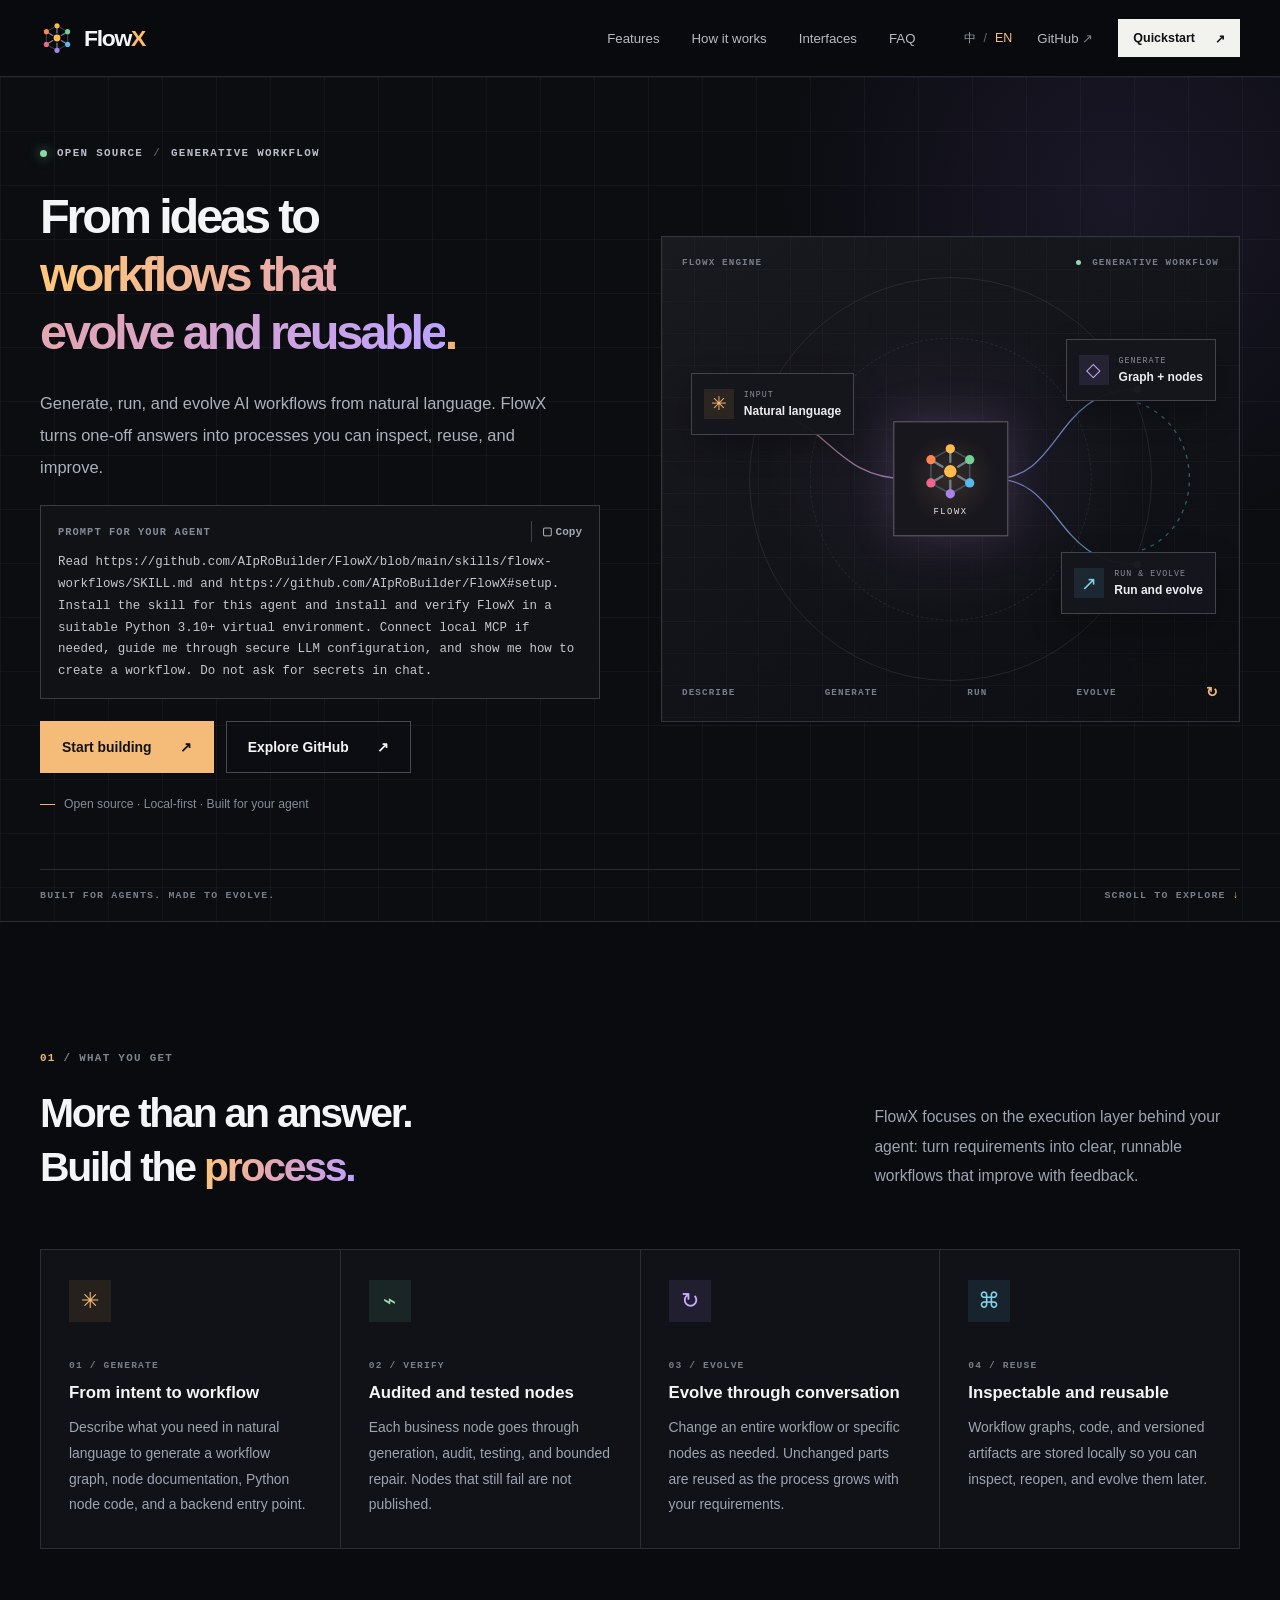
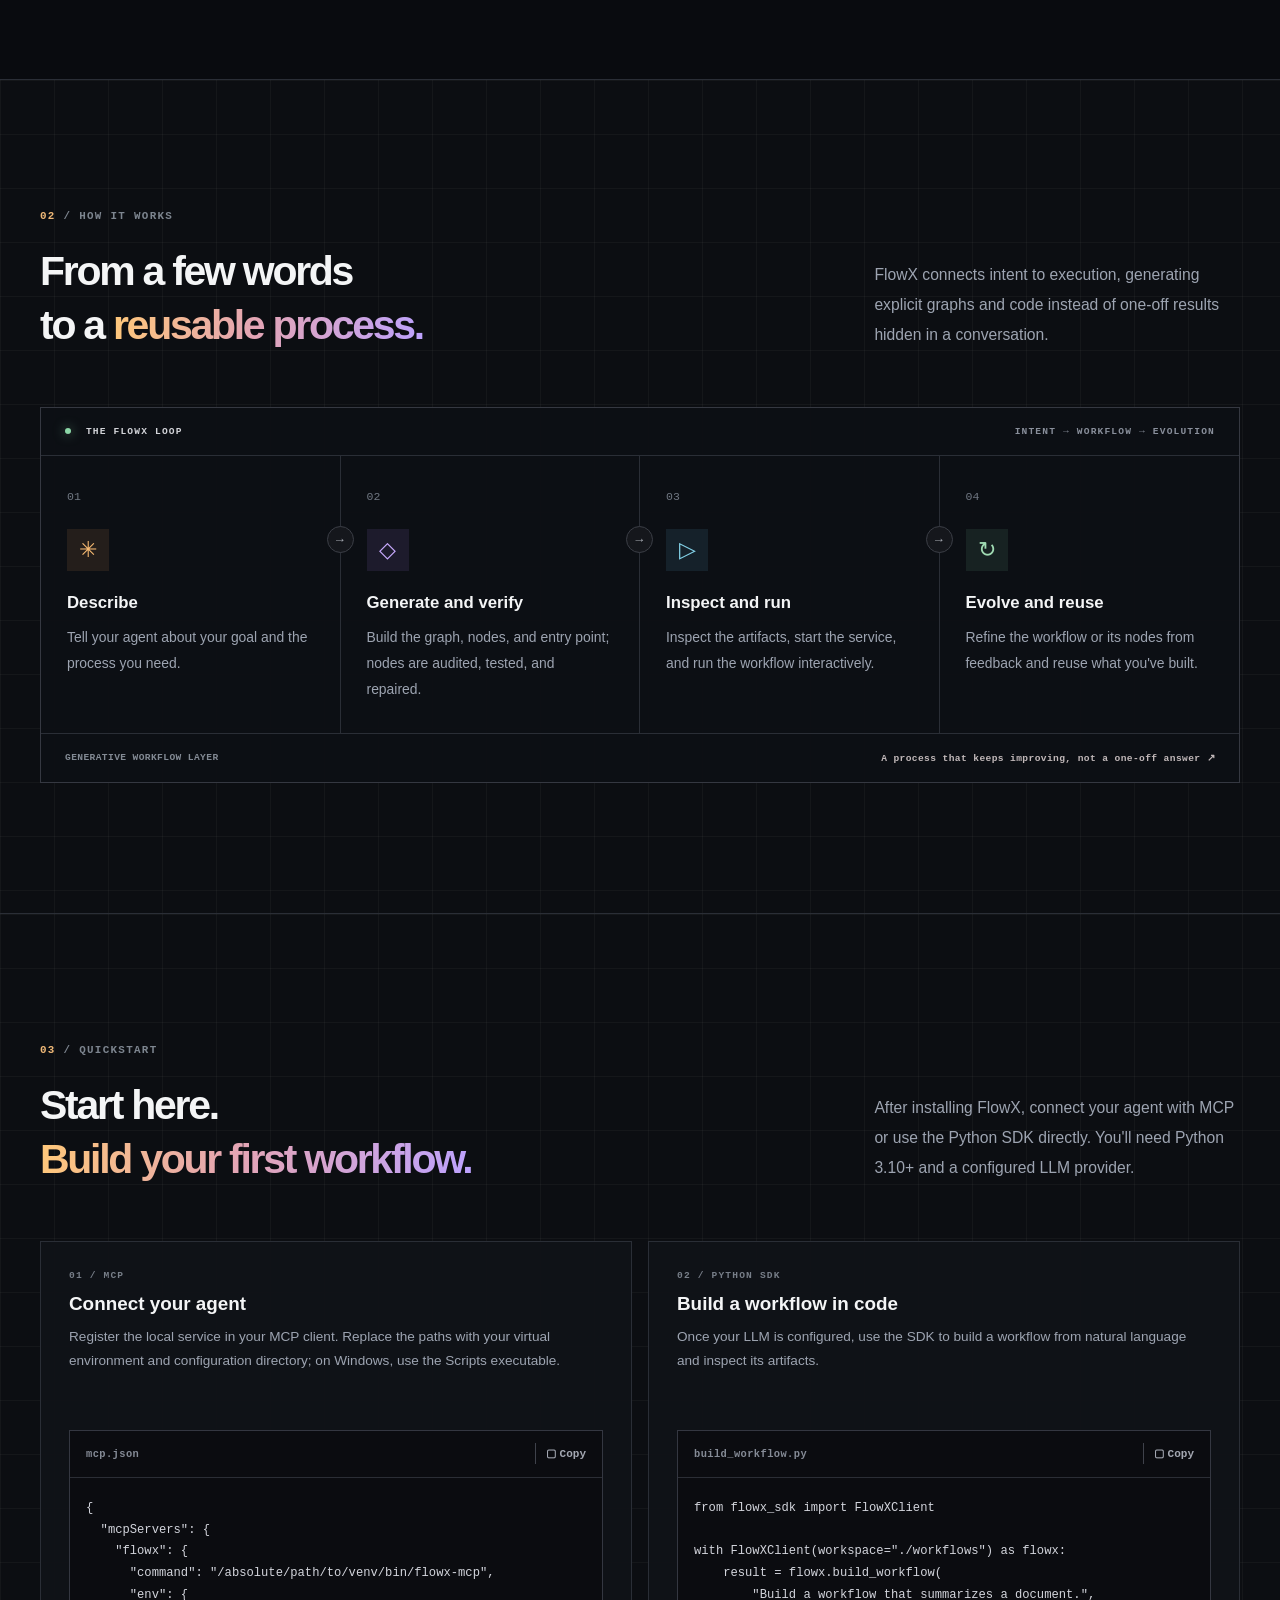
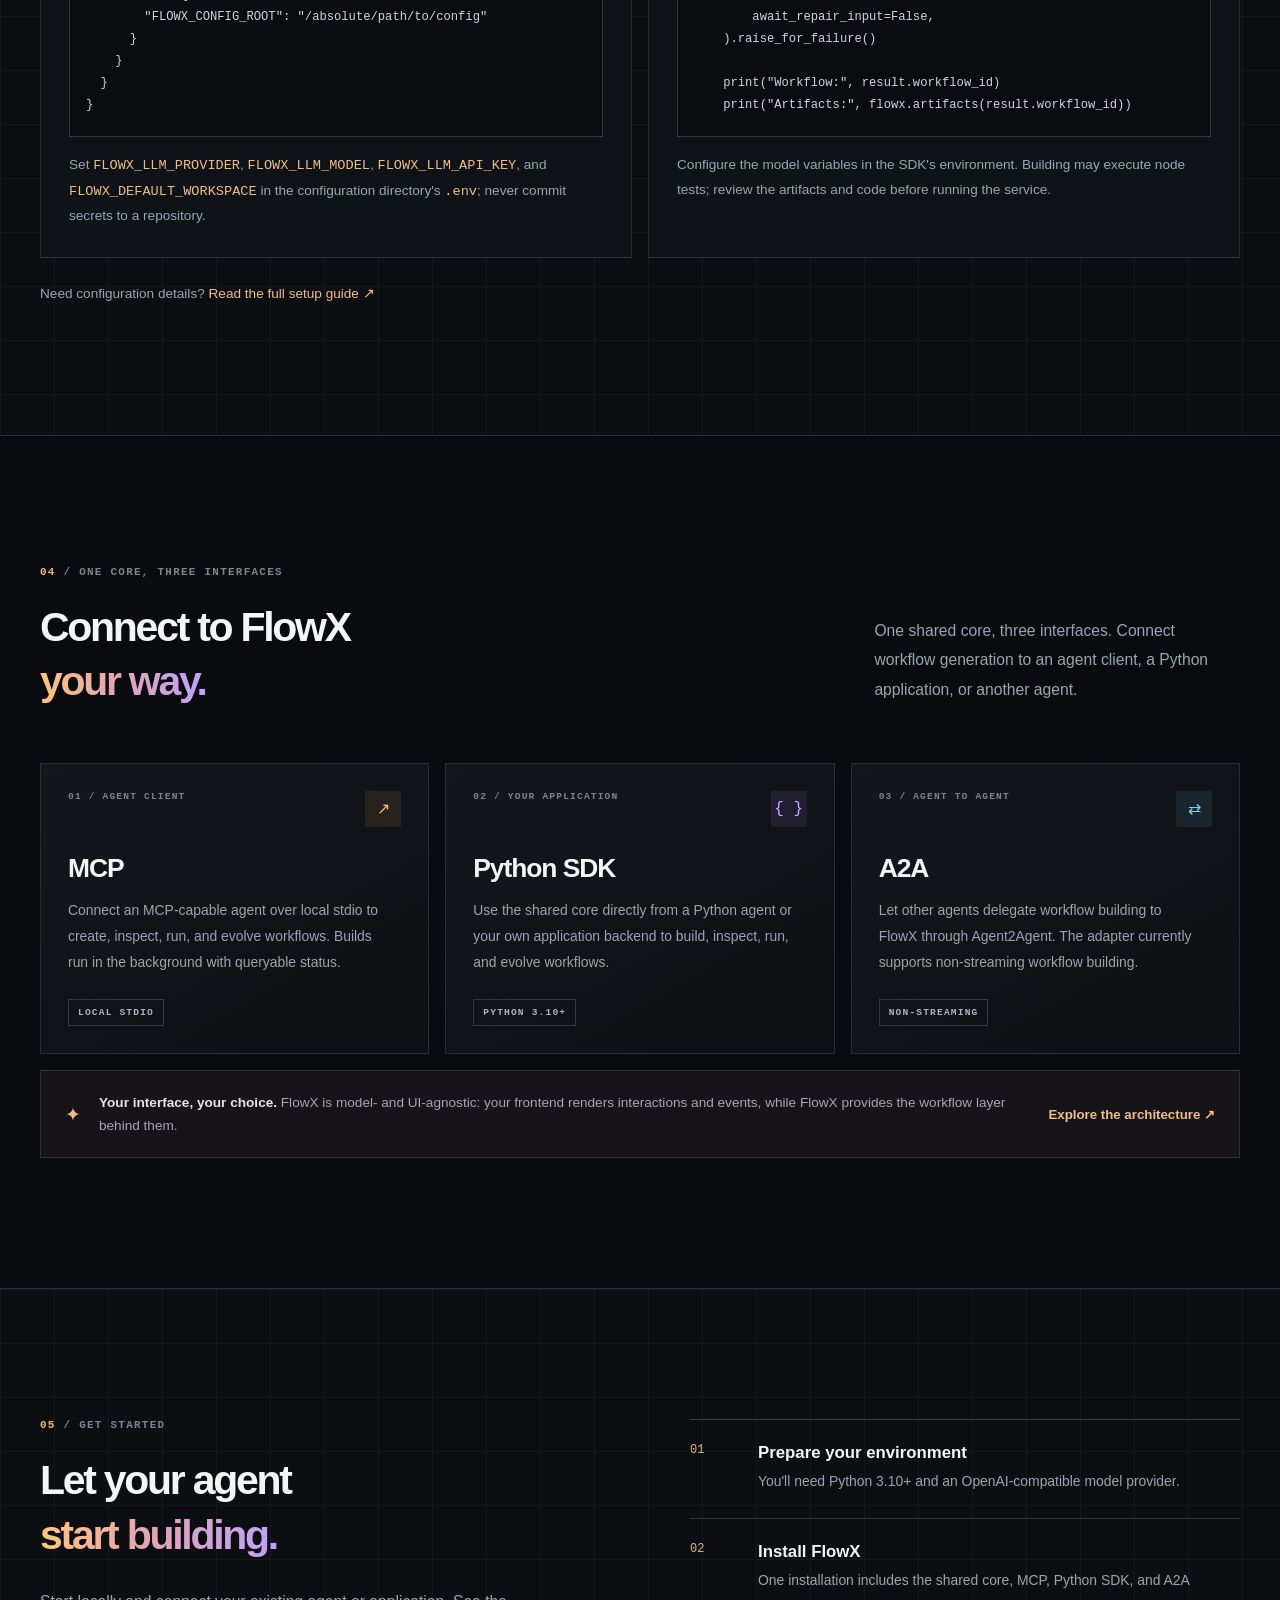
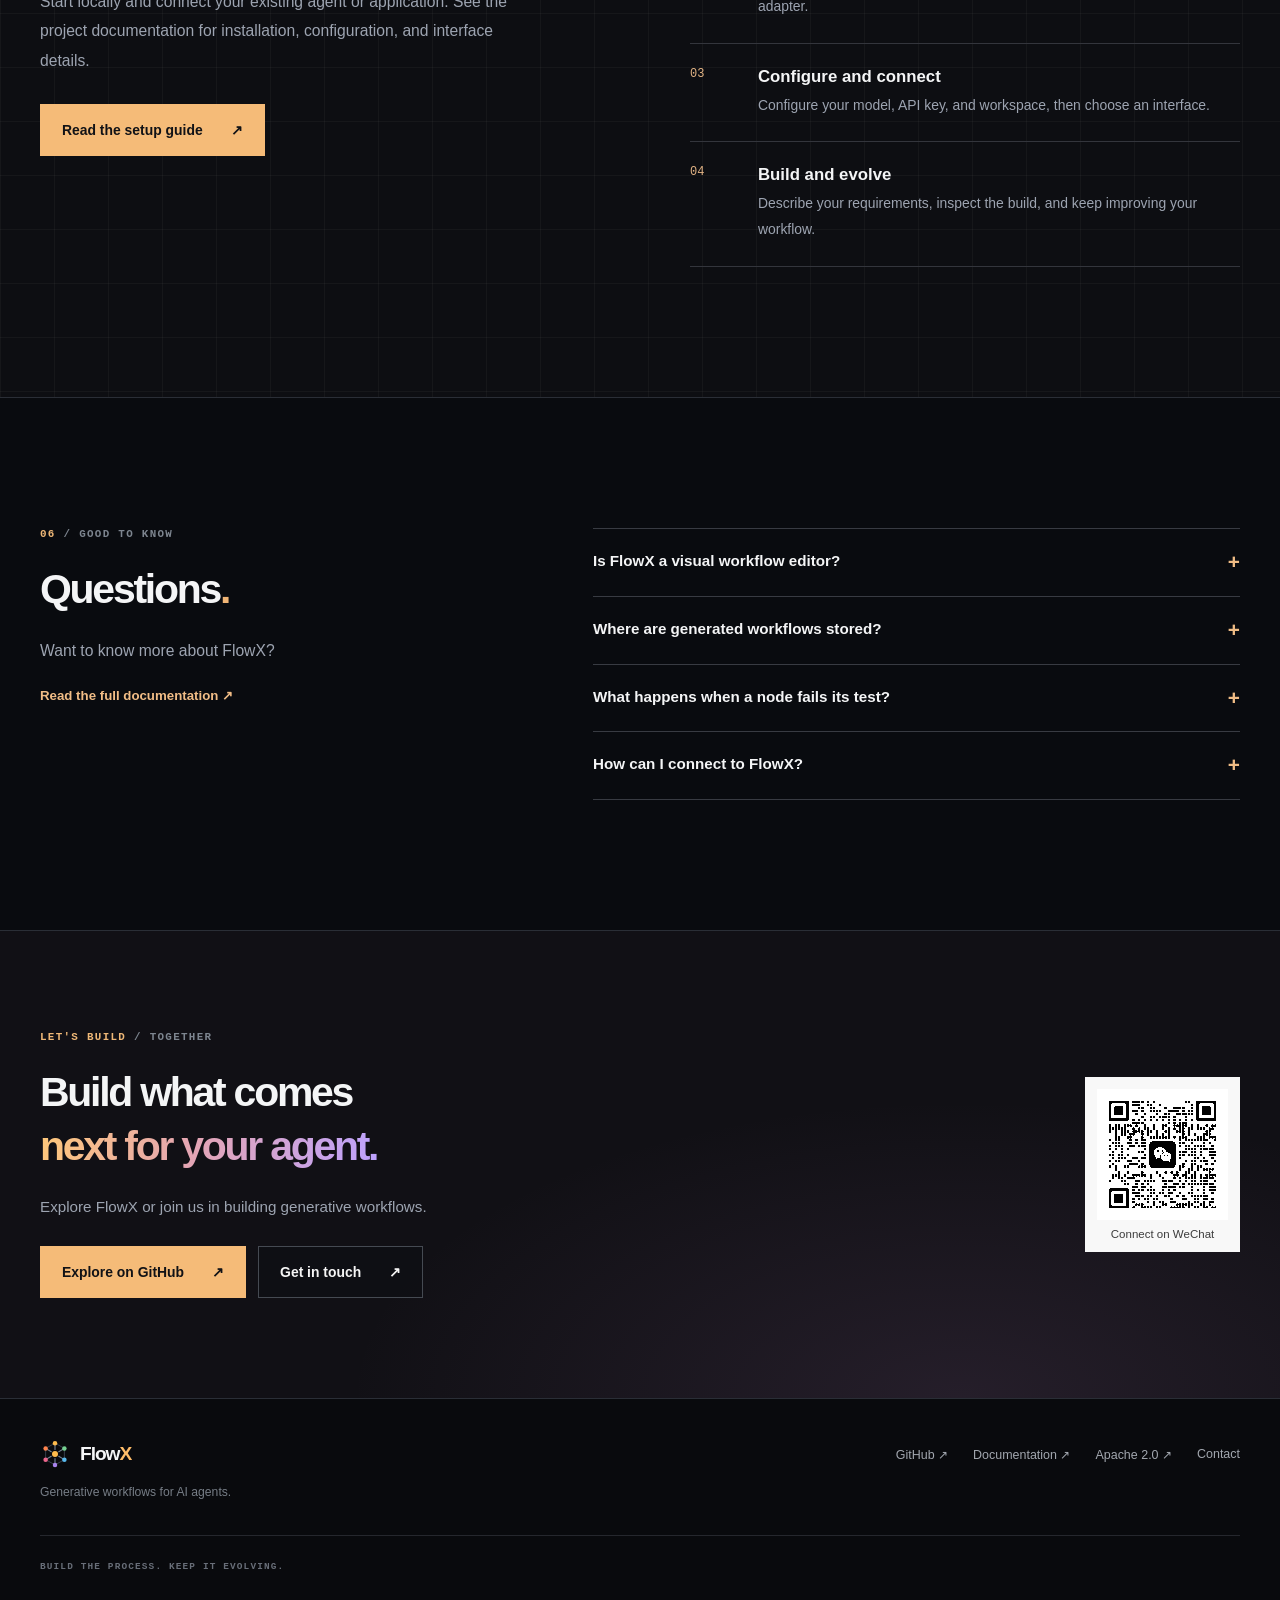
==== index.en.html @ 323460cb "change the web settings & add en" ====
<!DOCTYPE html>
<html lang="en">
  <head>
    <meta charset="UTF-8" />
    <meta name="viewport" content="width=device-width, initial-scale=1.0" />
    <title>Redirecting to FlowX</title>
    <script>window.location.replace("index.html" + window.location.search + window.location.hash);</script>
    <meta http-equiv="refresh" content="1; url=index.html" />
  </head>
  <body>
    <p>Redirecting to <a href="index.html">FlowX</a>.</p>
  </body>
</html>
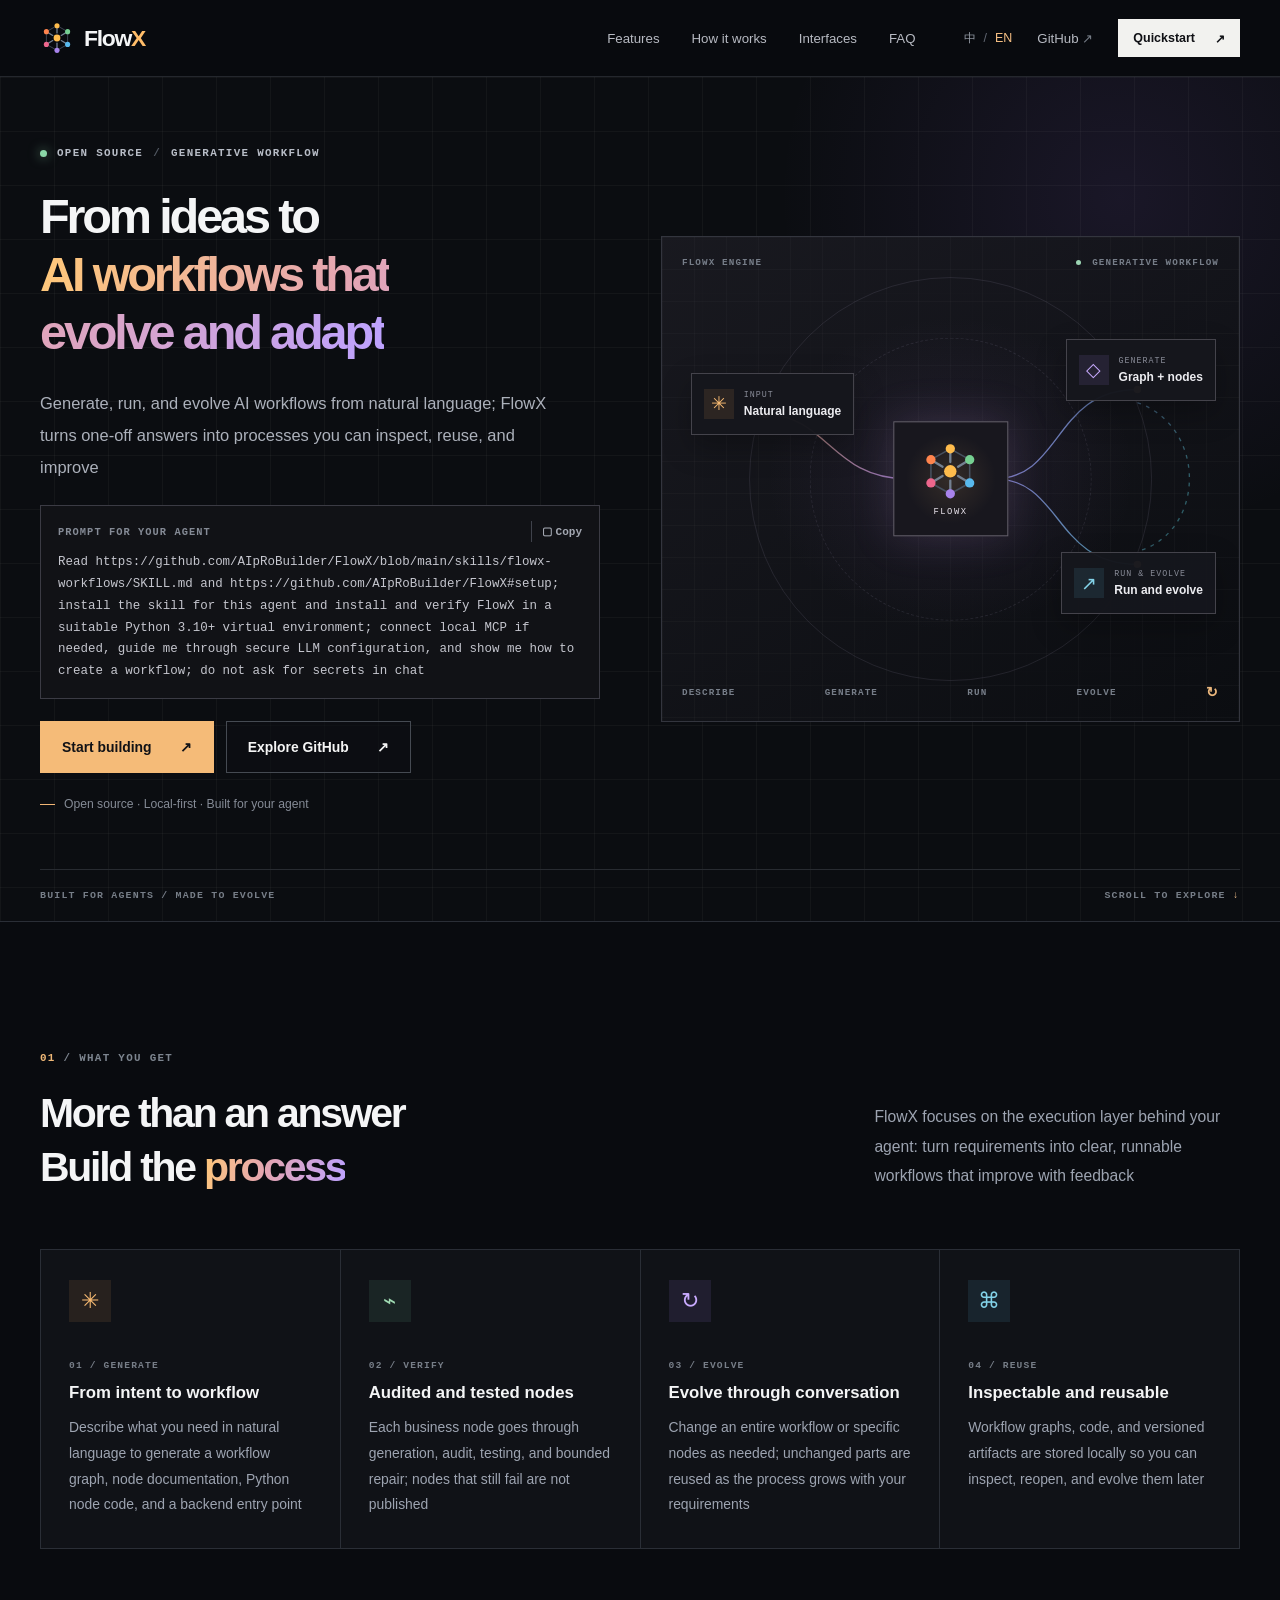
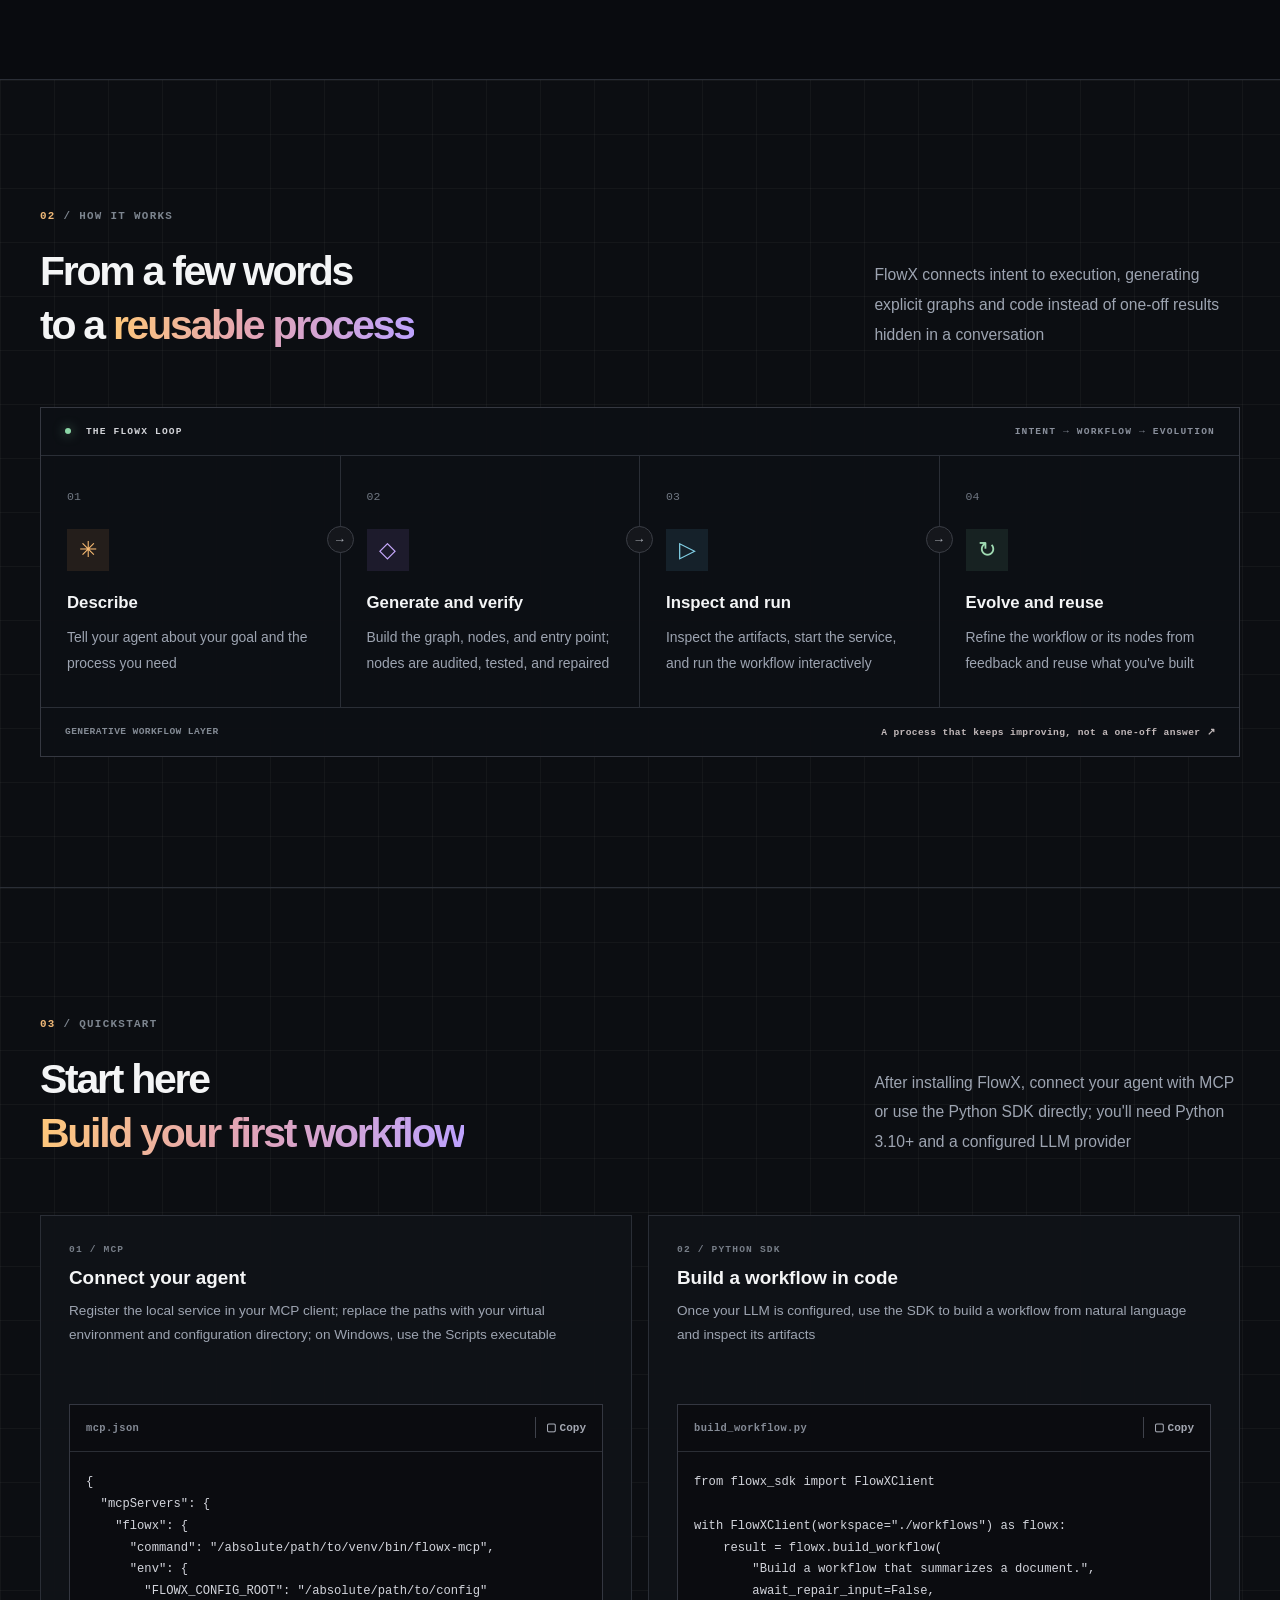
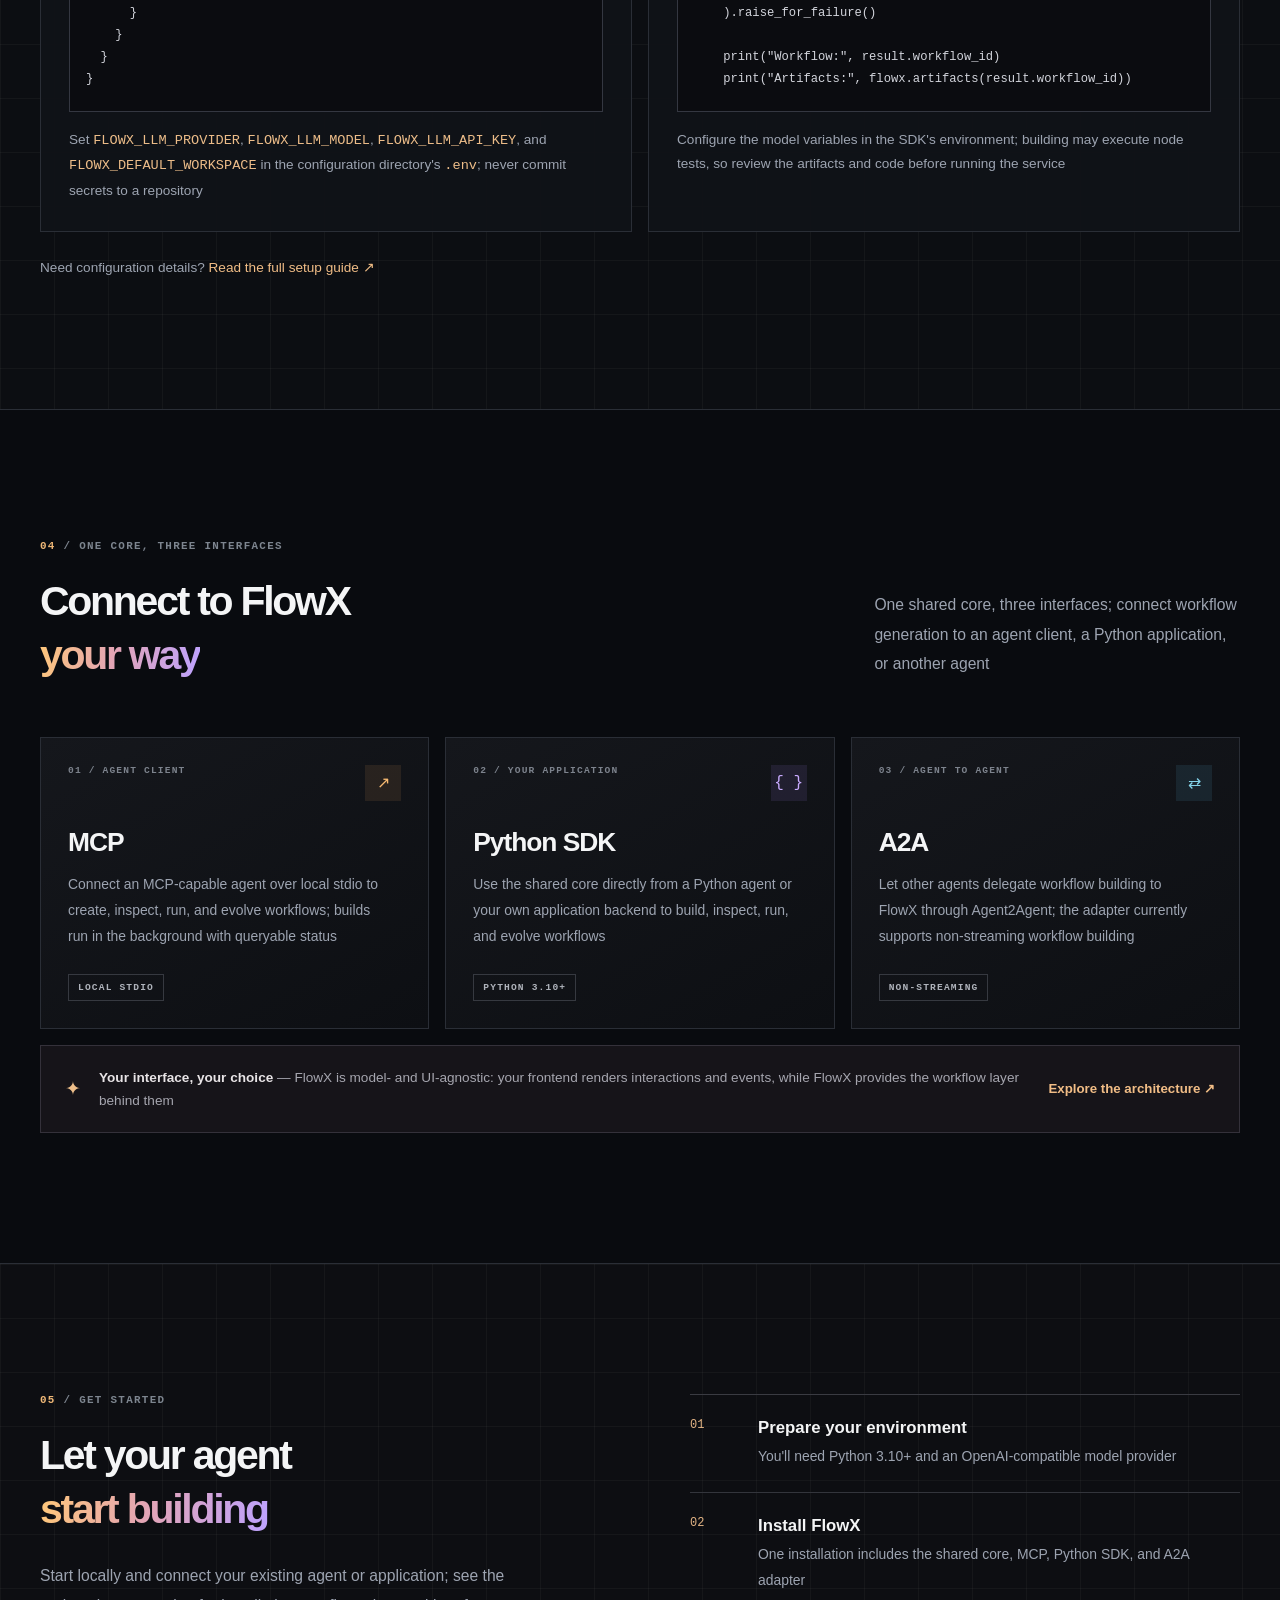
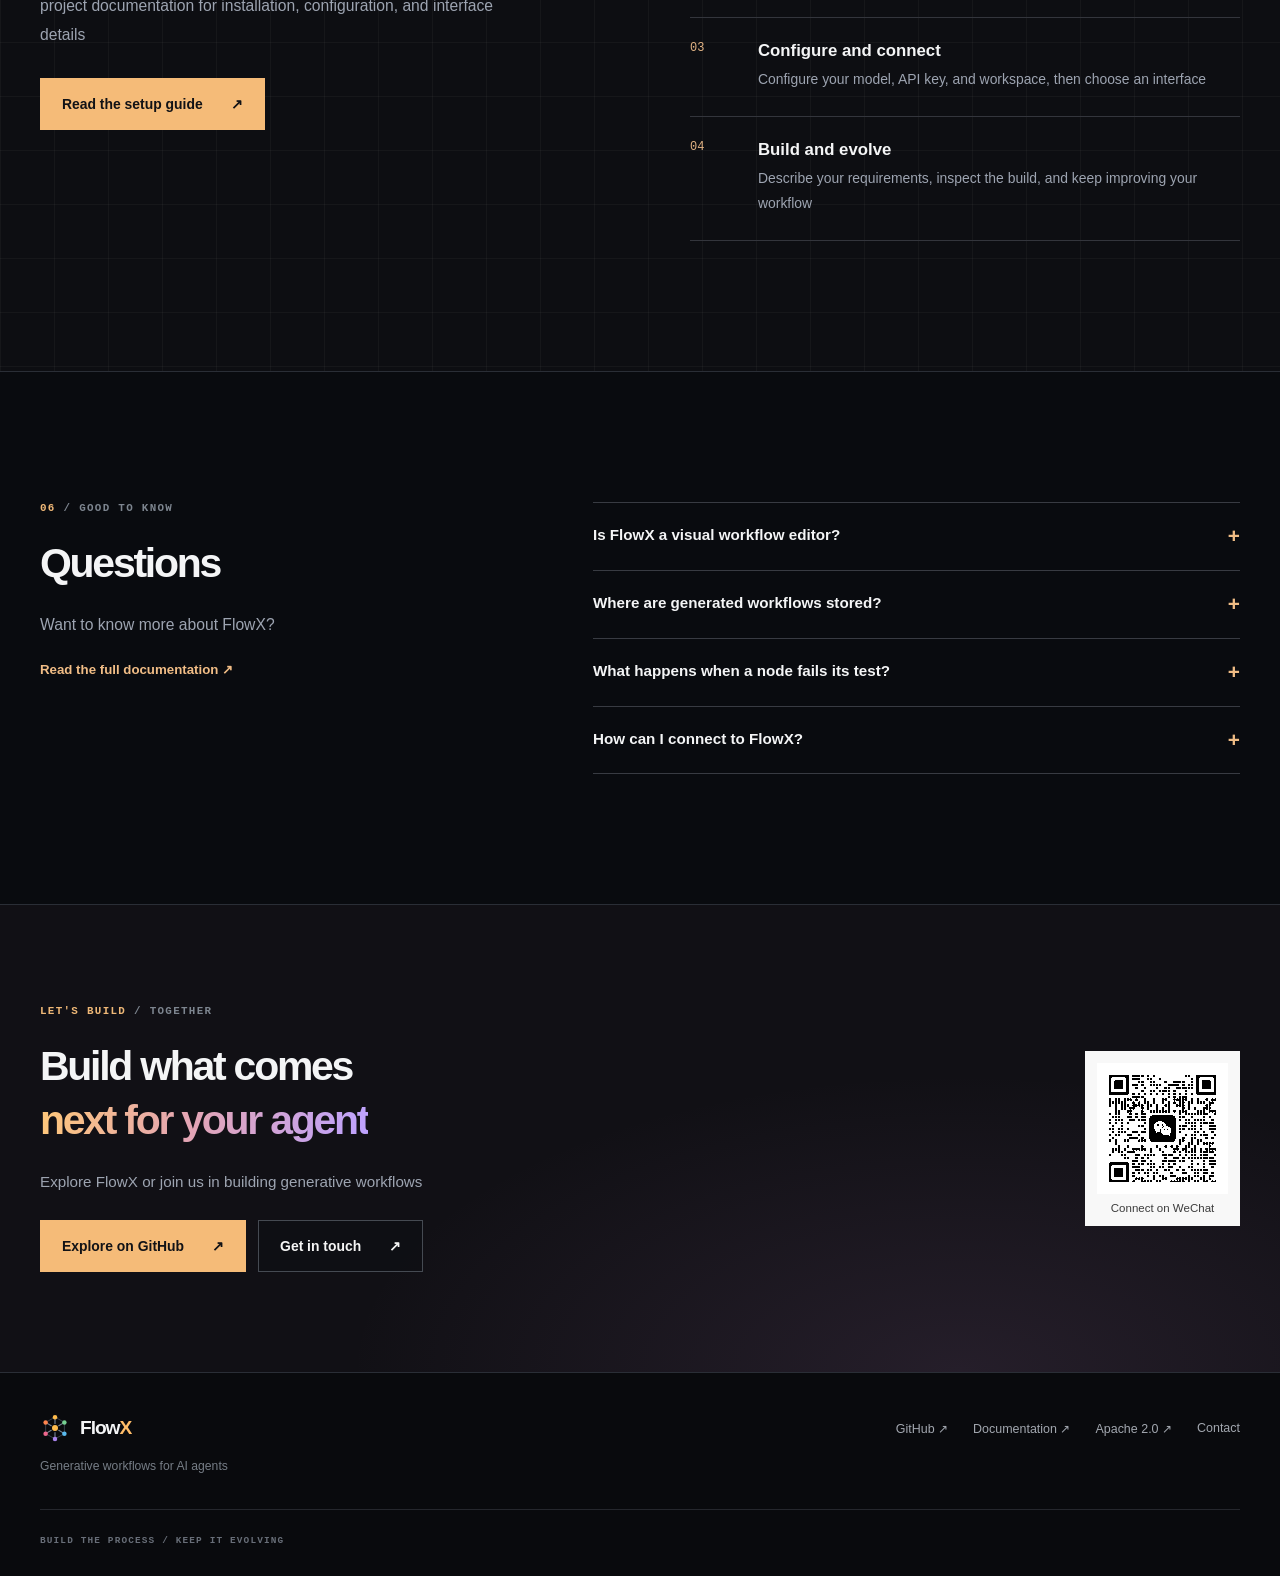
==== commit 45b58256: "flowx add seo" ====
--- a/index.en.html
+++ b/index.en.html
@@ -4,10 +4,11 @@
     <meta charset="UTF-8" />
     <meta name="viewport" content="width=device-width, initial-scale=1.0" />
     <title>Redirecting to FlowX</title>
+    <link rel="canonical" href="https://aiprobuilder.github.io/flowx_web/" />
     <script>window.location.replace("index.html" + window.location.search + window.location.hash);</script>
-    <meta http-equiv="refresh" content="1; url=index.html" />
+    <meta http-equiv="refresh" content="0; url=index.html" />
   </head>
   <body>
-    <p>Redirecting to <a href="index.html">FlowX</a>.</p>
+    <p>Redirecting to <a href="index.html">FlowX</a></p>
   </body>
 </html>
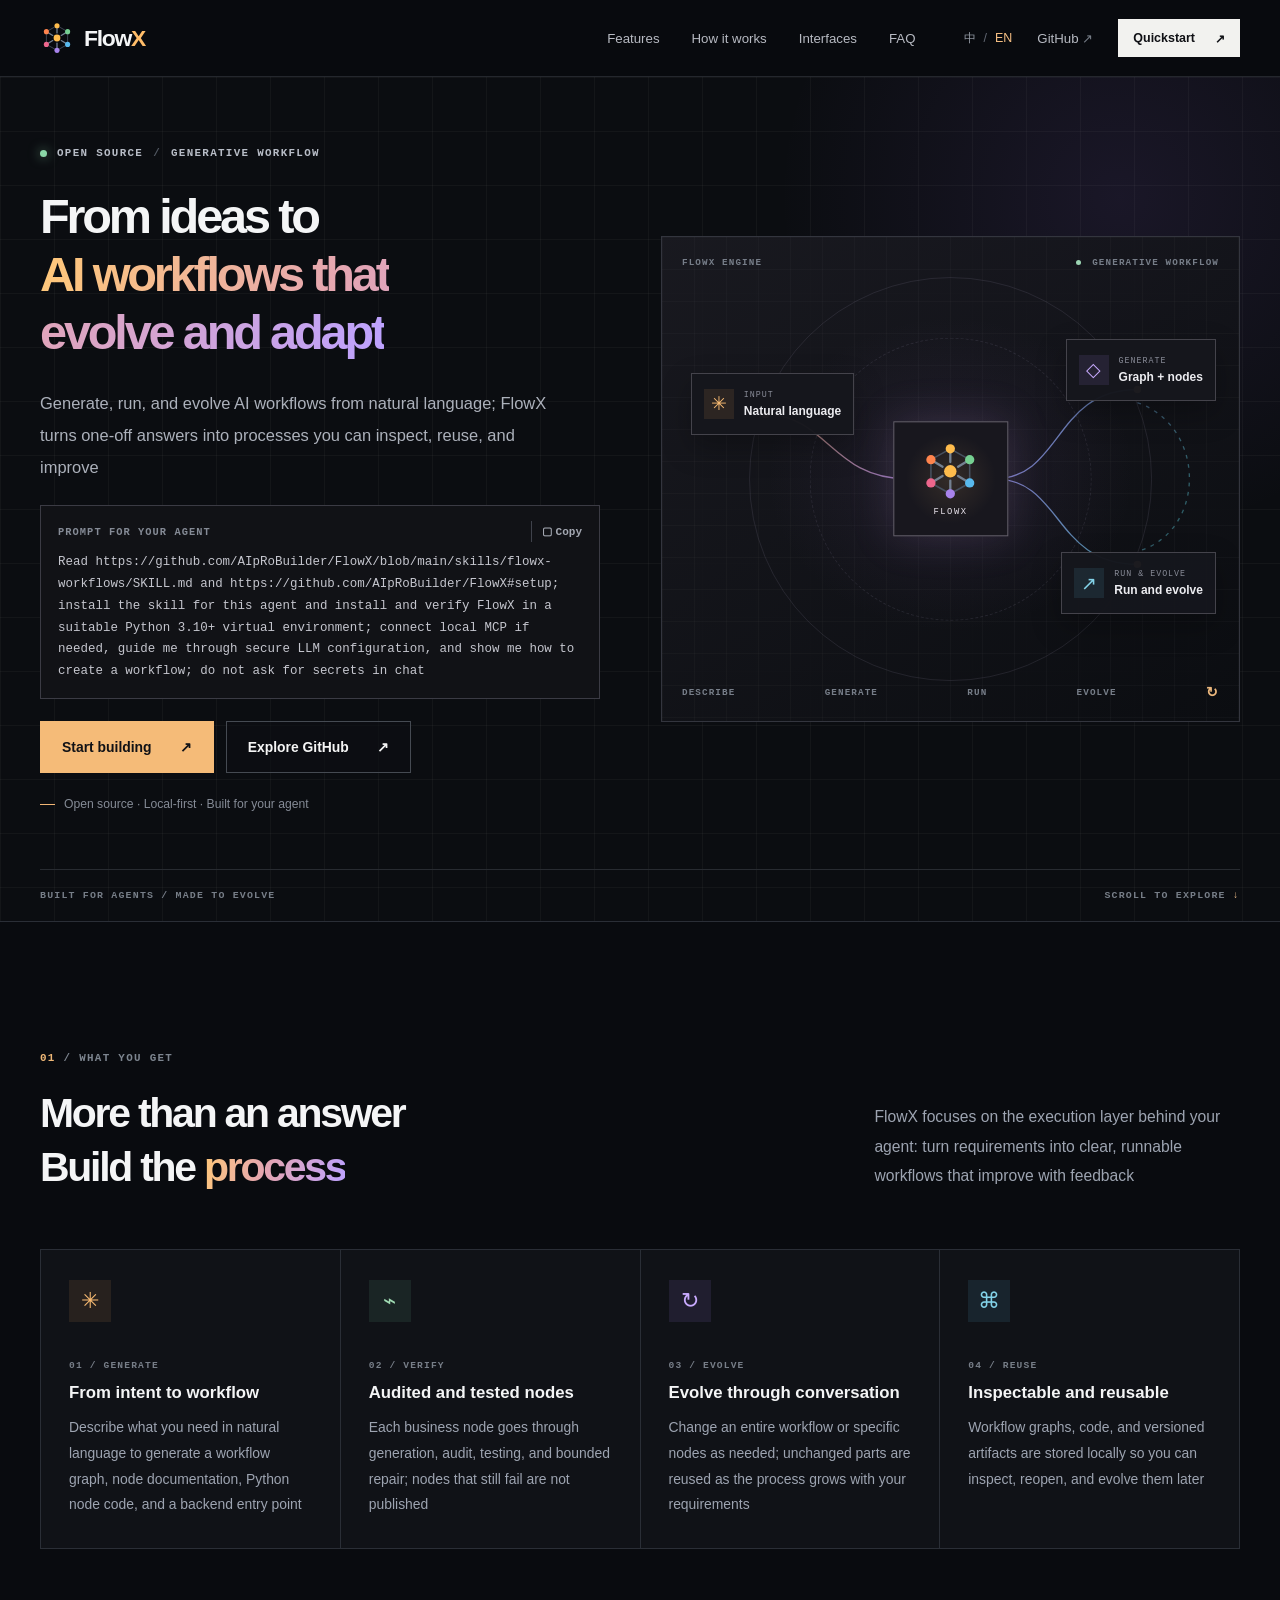
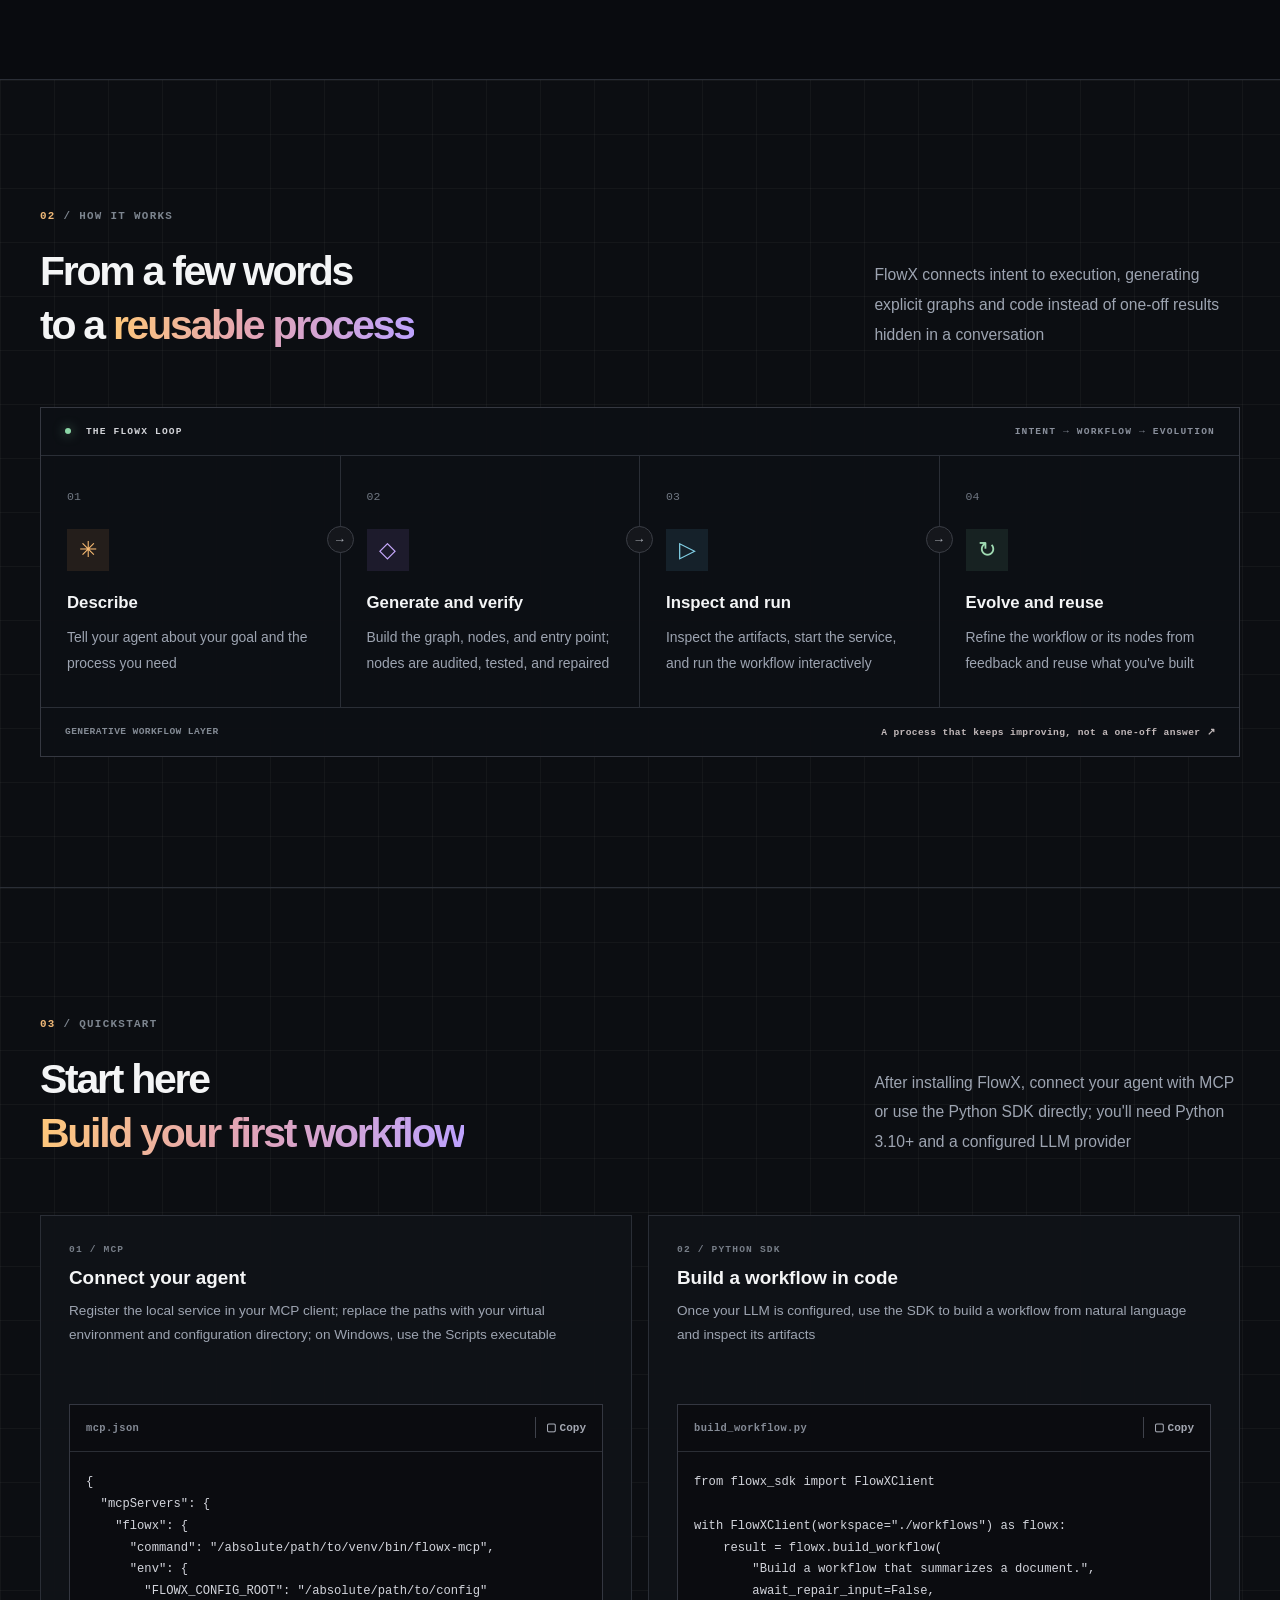
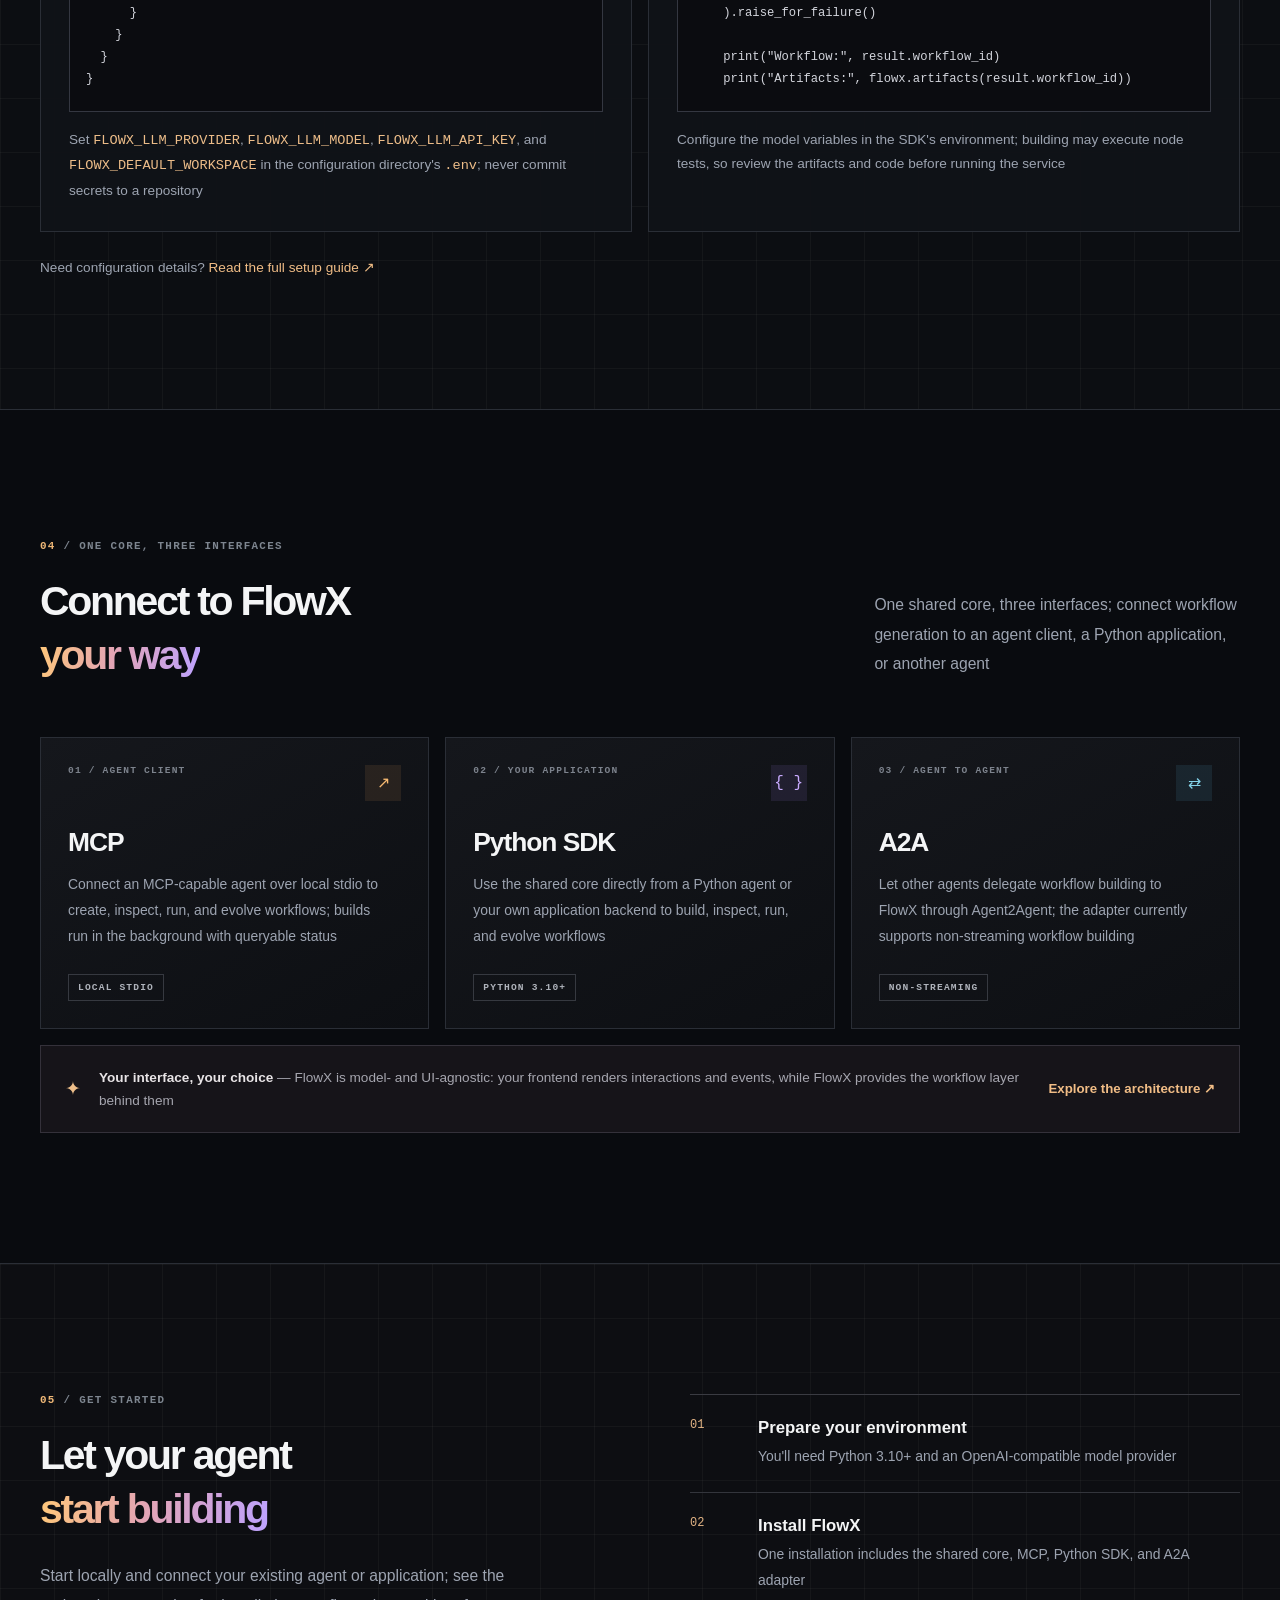
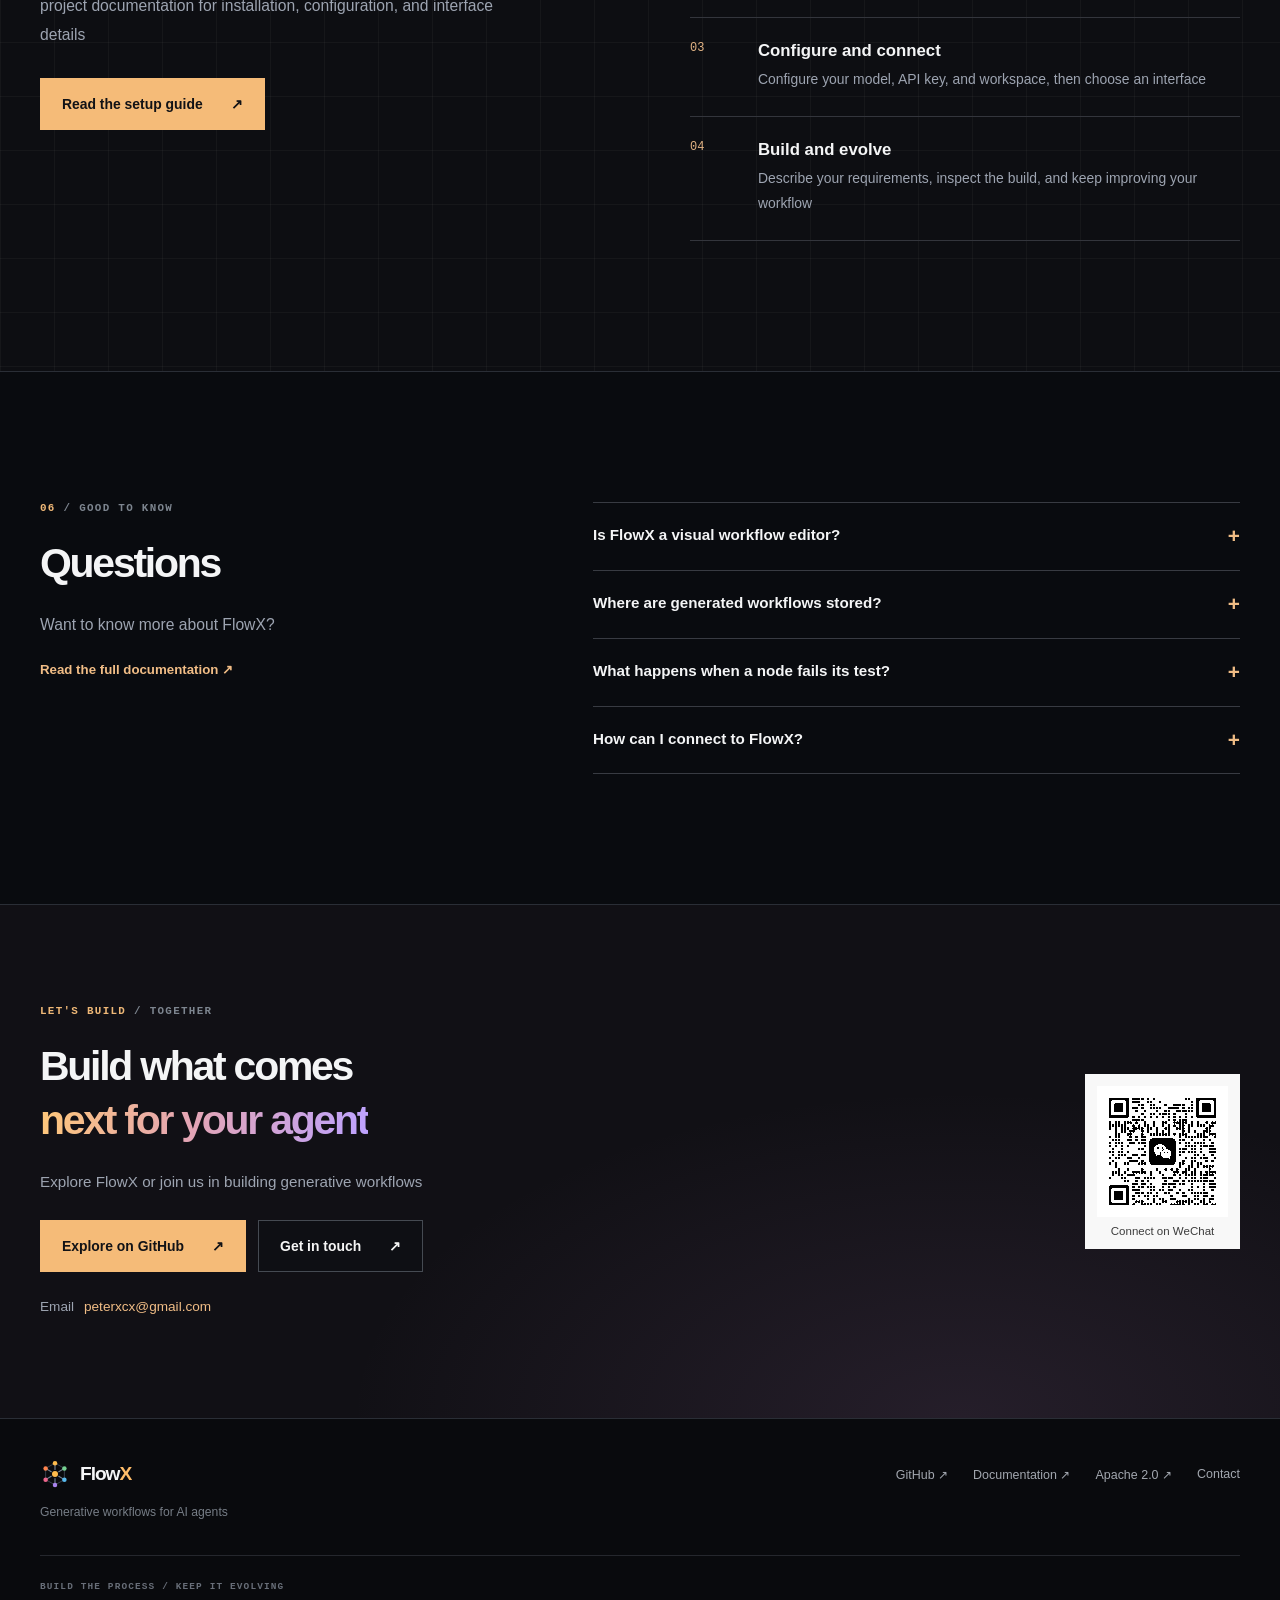
==== commit f5fcd70d: "update url" ====
--- a/index.en.html
+++ b/index.en.html
@@ -4,7 +4,7 @@
     <meta charset="UTF-8" />
     <meta name="viewport" content="width=device-width, initial-scale=1.0" />
     <title>Redirecting to FlowX</title>
-    <link rel="canonical" href="https://aiprobuilder.github.io/flowx_web/" />
+    <link rel="canonical" href="https://www.flow-x.work/" />
     <script>window.location.replace("index.html" + window.location.search + window.location.hash);</script>
     <meta http-equiv="refresh" content="0; url=index.html" />
   </head>
